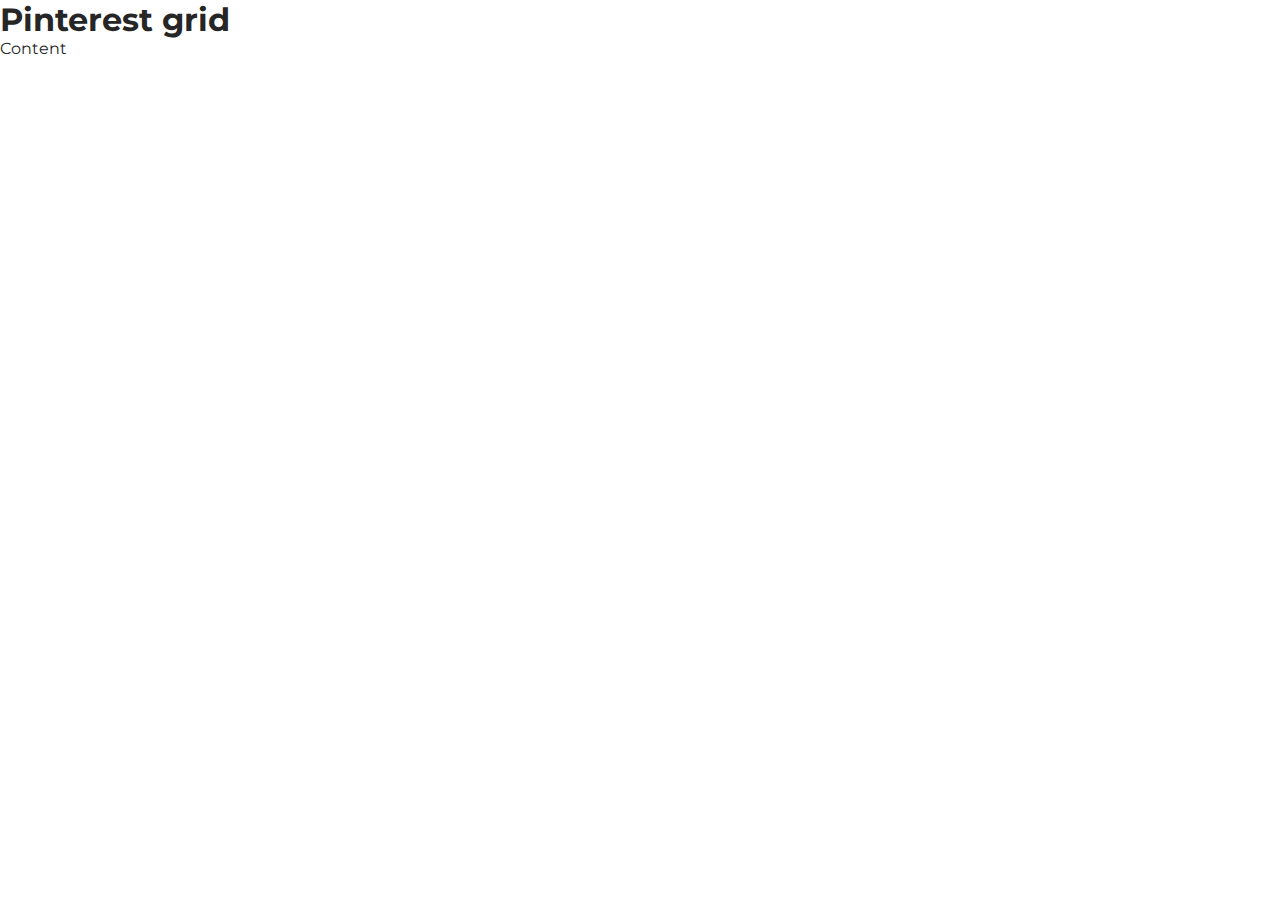
==== index.html @ 70deafaa "Base files" ====
<!DOCTYPE html>
<html lang="en">
<head>
  <meta charset="UTF-8">
  <meta name="viewport" content="width=device-width, initial-scale=1.0">
  <meta http-equiv="X-UA-Compatible" content="ie=edge">
  <title>pinterest-grid</title>
  <link rel="stylesheet" href="./css/main.css">
</head>
<body>
  <header>
    <h1>Pinterest grid</h1>
  </header>
  <main>
    <p>Content</p>
  </main>
</body>
</html>
---- css/main.css ----
@import url("https://fonts.googleapis.com/css?family=Montserrat:300,400,700&display=swap");
* {
  margin: 0;
  padding: 0;
  -webkit-box-sizing: border-box;
  box-sizing: border-box;
  font-family: "Montserrat", sans-serif;
  color: #262626; }
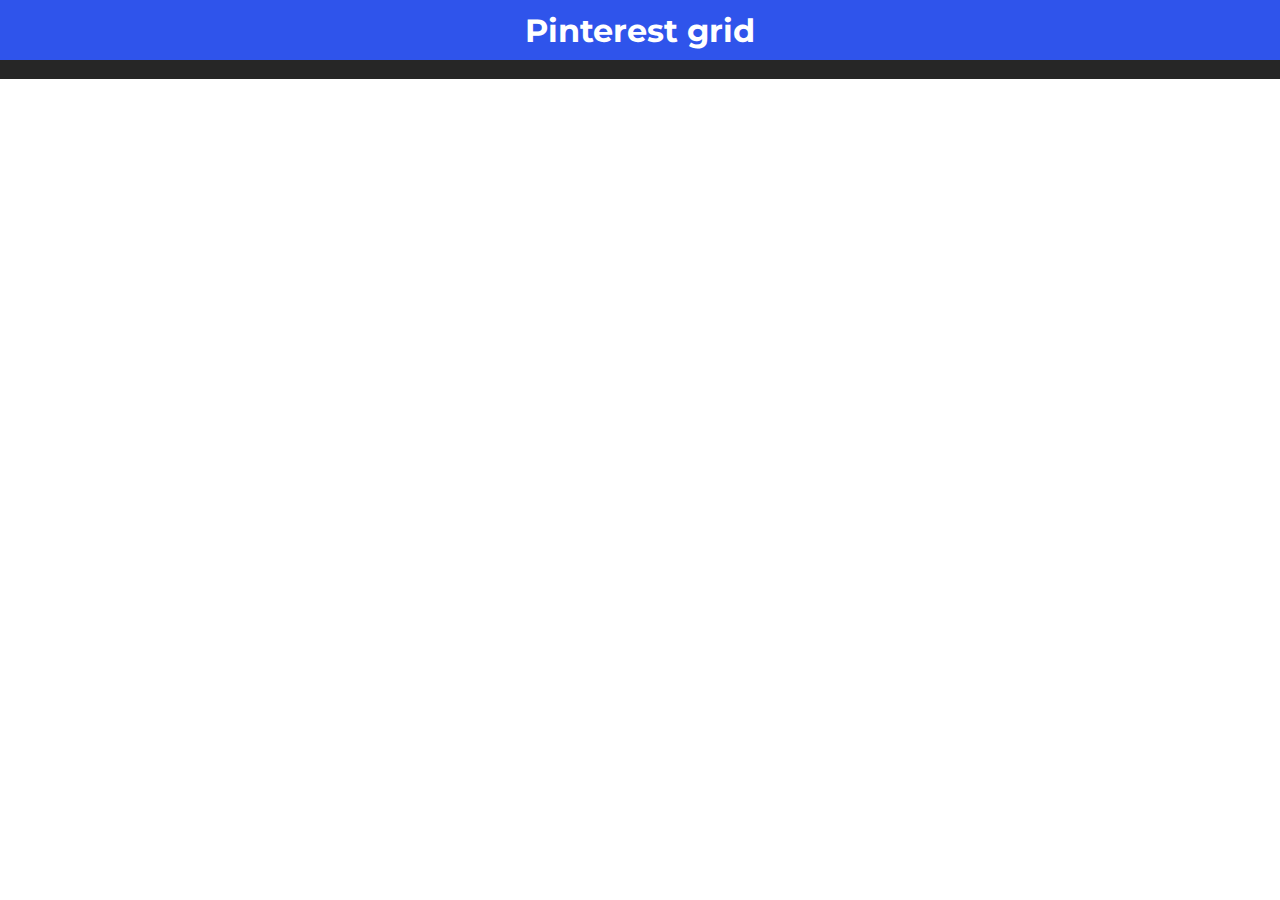
==== commit bbfe751d: "Adding basic styles for layout" ====
--- a/index.html
+++ b/index.html
@@ -8,10 +8,10 @@
   <link rel="stylesheet" href="./css/main.css">
 </head>
 <body>
-  <header>
-    <h1>Pinterest grid</h1>
+  <header class="header">
+    <h1 class="header__title">Pinterest grid</h1>
   </header>
-  <main>
+  <main class="container">
     <p>Content</p>
   </main>
 </body>
--- a/css/main.css
+++ b/css/main.css
@@ -6,3 +6,25 @@
   box-sizing: border-box;
   font-family: "Montserrat", sans-serif;
   color: #262626; }
+
+.header {
+  width: 100vw;
+  height: 60px;
+  background-color: #2f54eb;
+  display: -webkit-box;
+  display: -ms-flexbox;
+  display: flex;
+  -webkit-box-pack: center;
+  -ms-flex-pack: center;
+  justify-content: center;
+  -webkit-box-align: center;
+  -ms-flex-align: center;
+  align-items: center;
+  overflow: hidden; }
+  .header__title {
+    color: #ffffff; }
+
+.container {
+  width: 100%;
+  height: 100%;
+  background-color: #262626; }
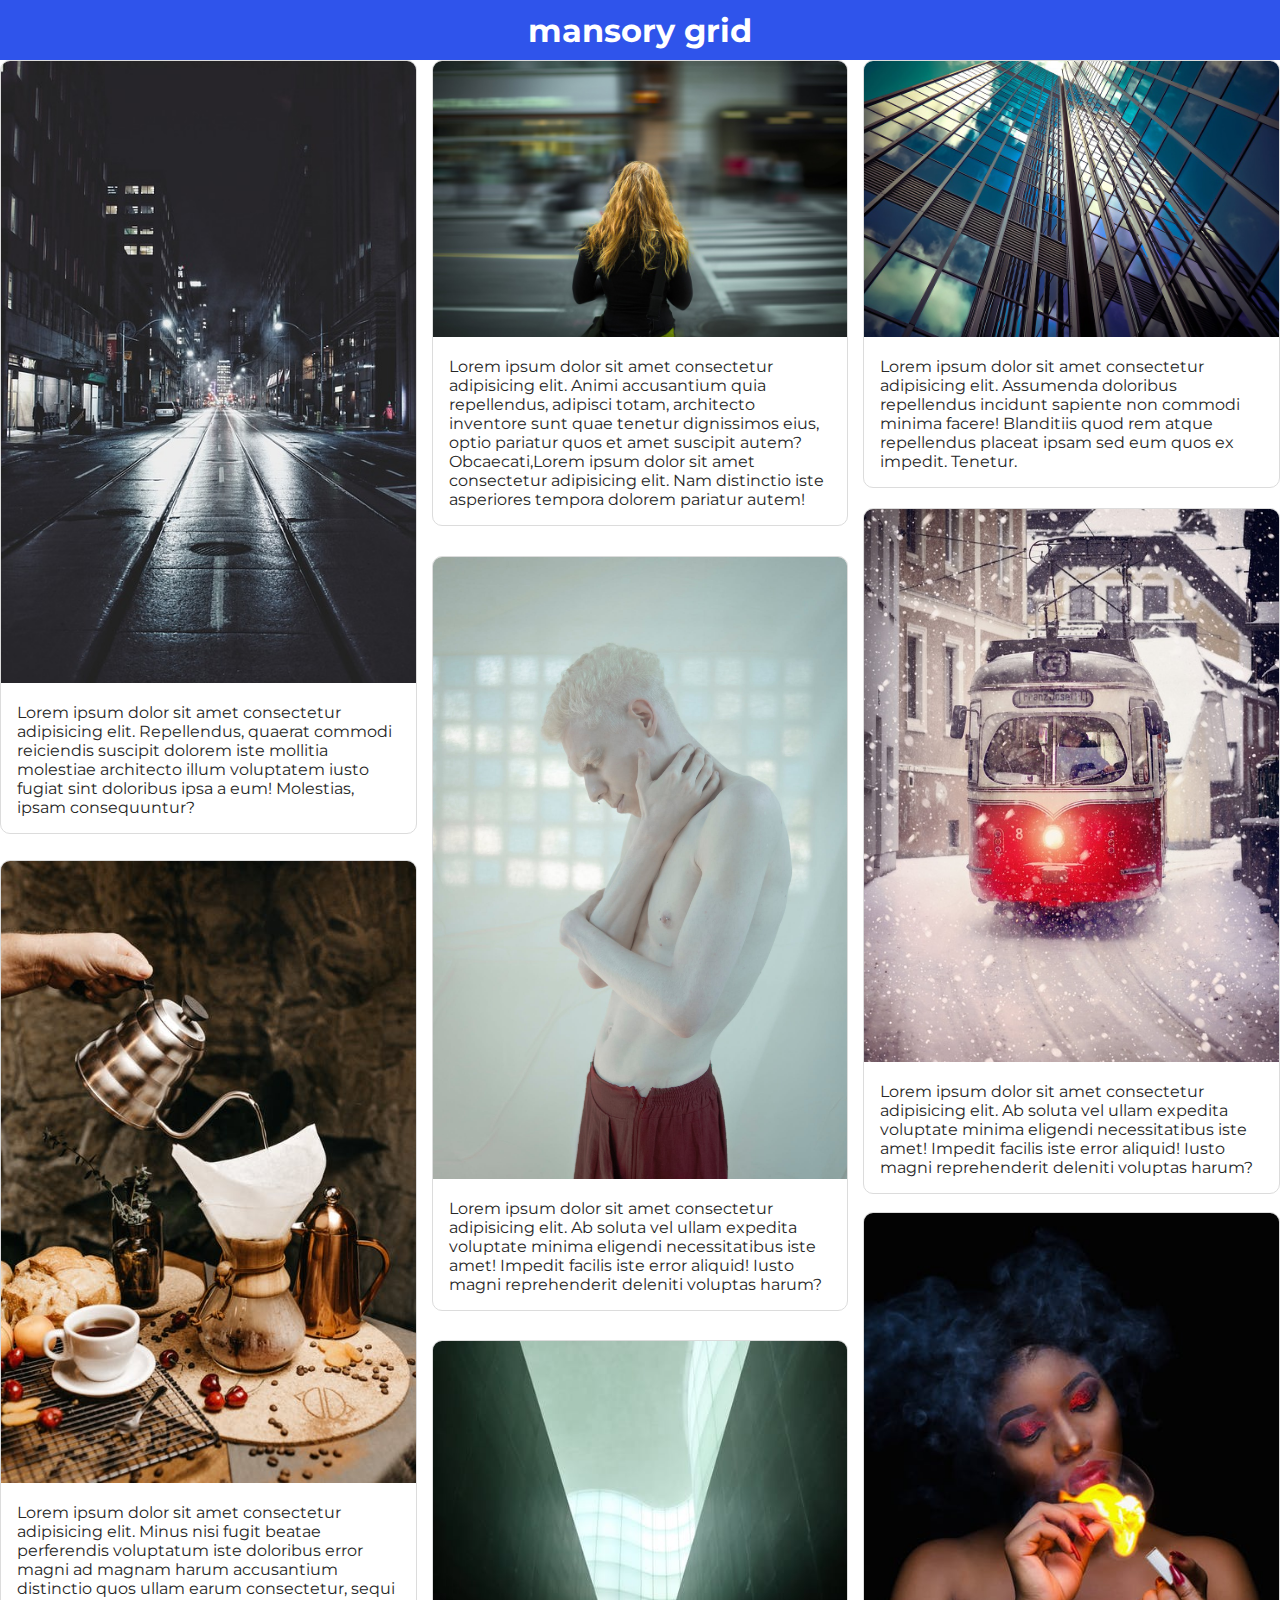
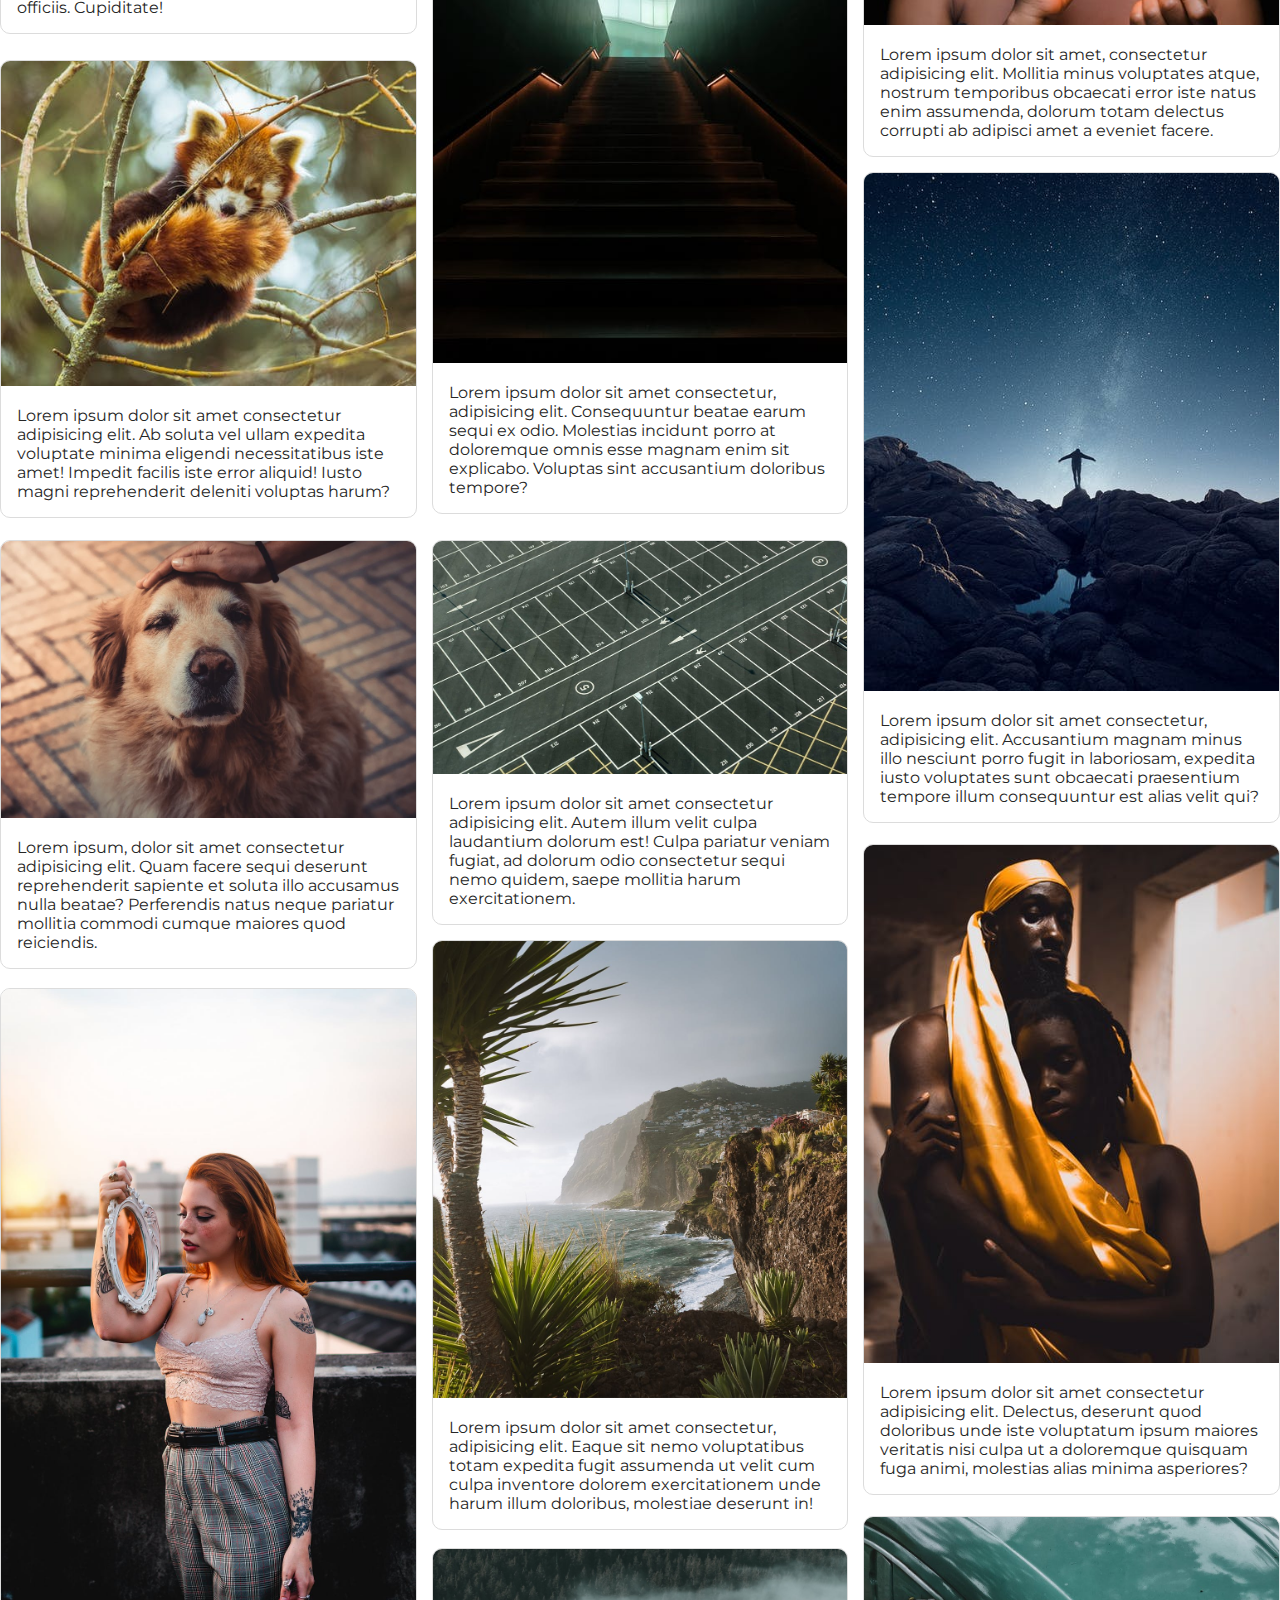
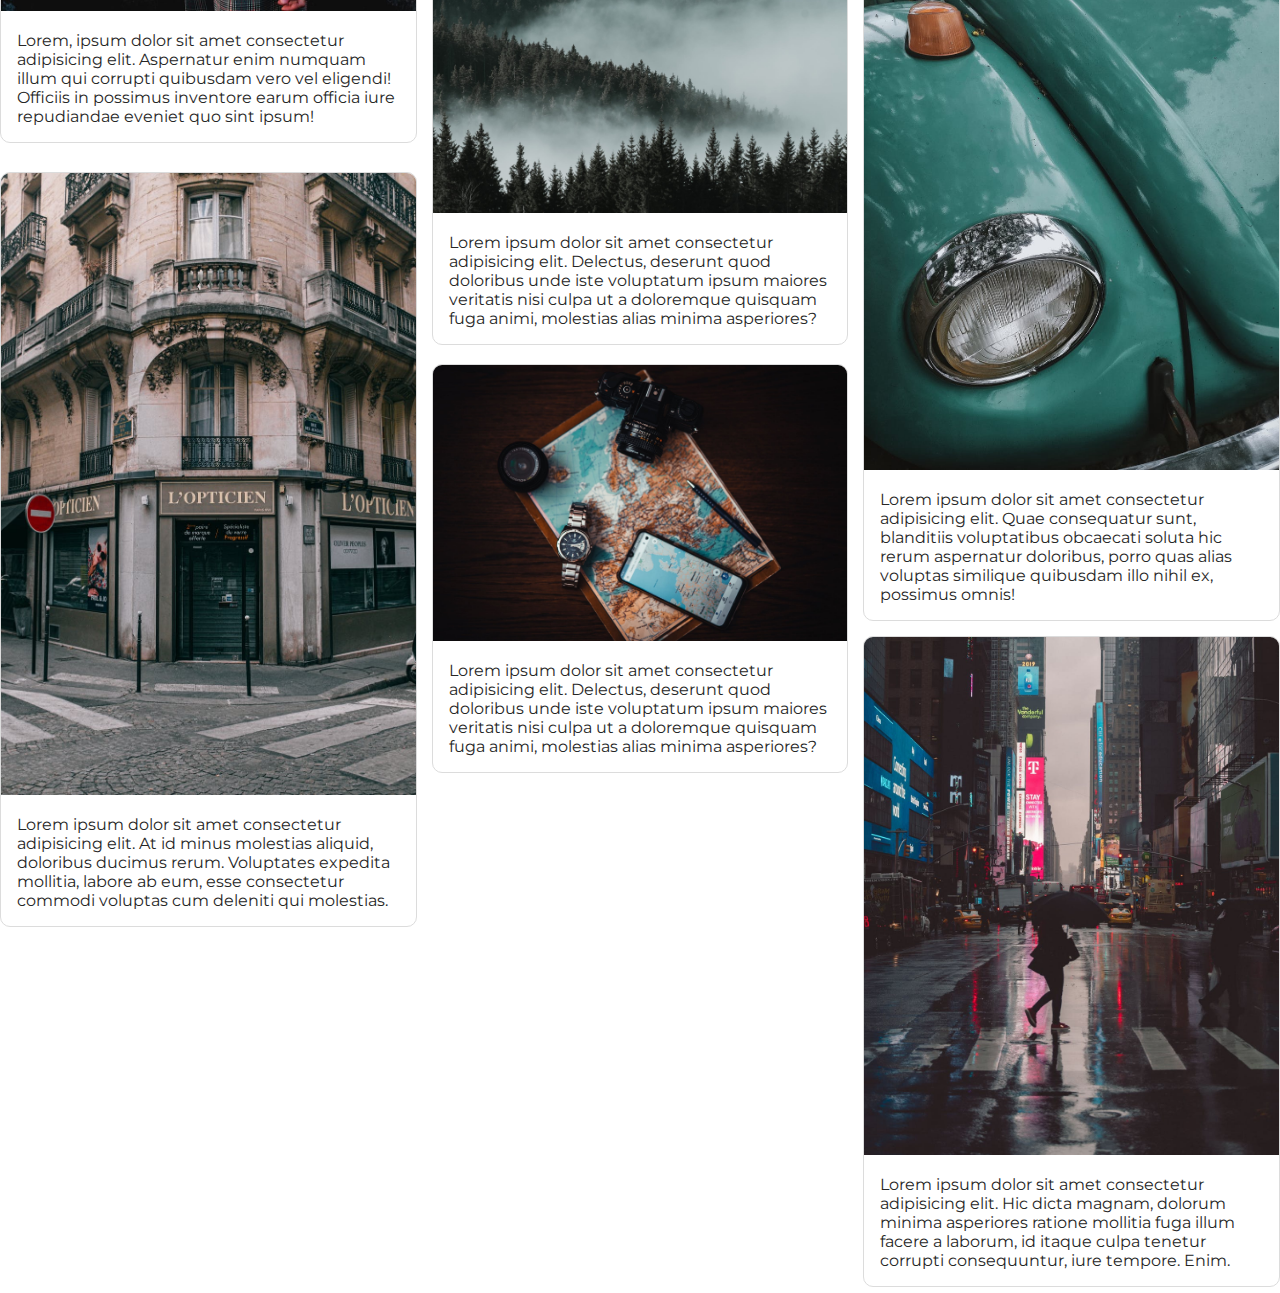
==== commit bdf5ab36: "Implementacion de grid, añadiendo comentarios" ====
--- a/index.html
+++ b/index.html
@@ -1,5 +1,6 @@
 <!DOCTYPE html>
 <html lang="en">
+
 <head>
   <meta charset="UTF-8">
   <meta name="viewport" content="width=device-width, initial-scale=1.0">
@@ -7,12 +8,175 @@
   <title>pinterest-grid</title>
   <link rel="stylesheet" href="./css/main.css">
 </head>
+
 <body>
   <header class="header">
-    <h1 class="header__title">Pinterest grid</h1>
+    <h1 class="header__title">mansory grid</h1>
   </header>
-  <main class="container">
-    <p>Content</p>
+  <main>
+    <section class="grid">
+      <div class="item">
+        <div class="content">
+          <img class="pin__image" src="./img/pin01.jpg" />
+          <p>Lorem ipsum dolor sit amet consectetur adipisicing elit. Repellendus, quaerat commodi reiciendis suscipit
+          dolorem iste mollitia molestiae architecto illum voluptatem iusto fugiat sint doloribus ipsa a eum! Molestias,
+          ipsam consequuntur?</p>
+        </div>
+
+      </div>
+      <div class="item">
+        <div class="content">
+          <img class="pin__image" src="./img/pin02.jpg" />
+          <p>Lorem ipsum dolor sit amet consectetur adipisicing elit. Animi accusantium quia repellendus, adipisci totam,
+          architecto inventore sunt quae tenetur dignissimos eius, optio pariatur quos et amet suscipit autem?
+          Obcaecati,Lorem ipsum dolor sit amet consectetur adipisicing elit. Nam distinctio iste asperiores tempora
+          dolorem pariatur
+          autem!</p>
+        </div>
+
+      </div>
+      <div class="item">
+        <div class="content">
+          <img class="pin__image" src="./img/pin03.jpg" />
+          <p>Lorem ipsum dolor sit amet consectetur adipisicing elit. Assumenda doloribus repellendus incidunt sapiente non
+          commodi minima facere! Blanditiis quod rem atque repellendus placeat ipsam sed eum quos ex impedit. Tenetur.</p>
+        </div>
+      </div>
+      <div class="item">
+        <div class="content">
+          <img class="pin__image" src="./img/pin04.jpg" />
+          <p>Lorem ipsum dolor sit amet consectetur adipisicing elit. Ab soluta vel ullam expedita voluptate minima
+          eligendi
+          necessitatibus iste amet! Impedit facilis iste error aliquid! Iusto magni reprehenderit deleniti voluptas
+          harum?</p>
+        </div>
+      </div>
+      <div class="item">
+        <div class="content">
+          <img class="pin__image" src="./img/pin05.jpeg" />
+          <p>Lorem ipsum dolor sit amet consectetur adipisicing elit. Ab soluta vel ullam expedita voluptate minima
+          eligendi
+          necessitatibus iste amet! Impedit facilis iste error aliquid! Iusto magni reprehenderit deleniti voluptas
+          harum?</p>
+        </div>
+      </div>
+      <div class="item">
+        <div class="content">
+          <img class="pin__image" src="./img/pin06.jpeg" />
+          <p>Lorem ipsum dolor sit amet consectetur adipisicing elit. Minus nisi fugit beatae perferendis voluptatum iste
+          doloribus
+          error magni ad magnam harum accusantium distinctio quos ullam earum consectetur, sequi officiis. Cupiditate!</p>
+        </div>
+      </div>
+      <div class="item">
+        <div class="content">
+          <img class="pin__image" src="./img/pin07.jpeg" />
+          <p>Lorem ipsum dolor sit amet, consectetur adipisicing elit. Mollitia minus voluptates atque, nostrum temporibus
+          obcaecati
+          error iste natus enim assumenda, dolorum totam delectus corrupti ab adipisci amet a eveniet facere.</p>
+        </div>
+      </div>
+      <div class="item">
+        <div class="content">
+          <img class="pin__image" src="./img/pin08.jpeg" />
+          <p>
+            Lorem ipsum dolor sit amet consectetur, adipisicing elit. Consequuntur beatae earum sequi ex odio. Molestias
+            incidunt
+            porro at doloremque omnis esse magnam enim sit explicabo. Voluptas sint accusantium doloribus tempore?
+          </p>
+        </div>
+      </div>
+      <div class="item">
+        <div class="content">
+          <img class="pin__image" src="./img/pin09.jpeg" />
+          <p>Lorem ipsum dolor sit amet consectetur adipisicing elit. Ab soluta vel ullam expedita voluptate minima
+          eligendi
+          necessitatibus iste amet! Impedit facilis iste error aliquid! Iusto magni reprehenderit deleniti voluptas
+          harum?</p>
+        </div>
+      </div>
+      <div class="item">
+        <div class="content">
+          <img class="pin__image" src="./img/pin10.jpeg" />
+          <p>Lorem ipsum dolor sit amet consectetur, adipisicing elit. Accusantium magnam minus illo nesciunt porro fugit in laboriosam, expedita iusto voluptates sunt obcaecati praesentium tempore illum consequuntur est alias velit qui?</p>
+        </div>
+      </div>
+      <div class="item">
+        <div class="content">
+          <img class="pin__image" src="./img/pin11.jpeg" />
+          <p>Lorem ipsum, dolor sit amet consectetur adipisicing elit. Quam facere sequi deserunt reprehenderit sapiente et soluta illo accusamus nulla beatae? Perferendis natus neque pariatur mollitia commodi cumque maiores quod reiciendis.</p>
+        </div>
+      </div>
+      <div class="item">
+        <div class="content">
+          <img class="pin__image" src="./img/pin12.jpeg" />
+          <p>Lorem ipsum dolor sit amet consectetur adipisicing elit. Autem illum velit culpa laudantium dolorum est! Culpa pariatur veniam fugiat, ad dolorum odio consectetur sequi nemo quidem, saepe mollitia harum exercitationem.</p>
+        </div>
+      </div>
+      <div class="item">
+        <div class="content">
+          <img class="pin__image" src="./img/pin13.jpeg" />
+          <p>Lorem ipsum dolor sit amet consectetur adipisicing elit. Delectus, deserunt quod doloribus unde iste
+          voluptatum ipsum
+          maiores veritatis nisi culpa ut a doloremque quisquam fuga animi, molestias alias minima asperiores?</p>
+        </div>
+      </div>
+      <div class="item">
+        <div class="content">
+          <img class="pin__image" src="./img/pin14.jpeg" />
+          <p>Lorem ipsum dolor sit amet consectetur, adipisicing elit. Eaque sit nemo voluptatibus totam expedita fugit
+          assumenda ut
+          velit cum culpa inventore dolorem exercitationem unde harum illum doloribus, molestiae deserunt in!</p>
+        </div>
+      </div>
+      <div class="item">
+        <div class="content">
+          <img class="pin__image" src="./img/pin15.jpeg" />
+          <p>Lorem, ipsum dolor sit amet consectetur adipisicing elit. Aspernatur enim numquam illum qui corrupti quibusdam
+          vero vel
+          eligendi! Officiis in possimus inventore earum officia iure repudiandae eveniet quo sint ipsum!</p>
+        </div>
+      </div>
+      <div class="item">
+        <div class="content"><img class="pin__image" src="./img/pin16.jpeg" />
+          <p>Lorem ipsum dolor sit amet consectetur adipisicing elit. Quae consequatur sunt, blanditiis voluptatibus
+          obcaecati soluta
+          hic rerum aspernatur doloribus, porro quas alias voluptas similique quibusdam illo nihil ex, possimus omnis!</p>
+        </div>
+      </div>
+      <div class="item">
+        <div class="content">
+          <img class="pin__image" src="./img/pin17.jpeg" />
+          <p>Lorem ipsum dolor sit amet consectetur adipisicing elit. Delectus, deserunt quod doloribus unde iste
+          voluptatum ipsum
+          maiores veritatis nisi culpa ut a doloremque quisquam fuga animi, molestias alias minima asperiores?</p>
+        </div>
+      </div>
+      <div class="item">
+        <div class="content">
+          <img class="pin__image" src="./img/pin18.jpeg" />
+          <p>Lorem ipsum dolor sit amet consectetur adipisicing elit. At id minus molestias aliquid, doloribus ducimus
+          rerum.
+          Voluptates expedita mollitia, labore ab eum, esse consectetur commodi voluptas cum deleniti qui molestias.</p>
+        </div>
+      </div>
+      <div class="item">
+        <div class="content">
+          <img class="pin__image" src="./img/pin19.jpeg" />
+          <p>Lorem ipsum dolor sit amet consectetur adipisicing elit. Delectus, deserunt quod doloribus unde iste
+          voluptatum ipsum
+          maiores veritatis nisi culpa ut a doloremque quisquam fuga animi, molestias alias minima asperiores?</p>
+        </div>
+      </div>
+      <div class="item">
+        <div class="content">
+          <img class="pin__image" src="./img/pin20.jpeg" />
+          <p>Lorem ipsum dolor sit amet consectetur adipisicing elit. Hic dicta magnam, dolorum minima asperiores ratione mollitia fuga illum facere a laborum, id itaque culpa tenetur corrupti consequuntur, iure tempore. Enim.</p>
+        </div>
+      </div>
+    </section>
   </main>
+  <script src="./js/mansory_grid_clone.js"></script>
 </body>
+
 </html>--- a/css/main.css
+++ b/css/main.css
@@ -7,6 +7,14 @@
   font-family: "Montserrat", sans-serif;
   color: #262626; }
 
+.grid {
+  display: -ms-grid;
+  display: grid;
+  grid-gap: 15px;
+  grid-template-columns: repeat(auto-fill, minmax(350px, 1fr));
+  grid-auto-rows: 1px; }
+
+/*ESTILOS DE PERSONALIZACION NO-GRID*/
 .header {
   width: 100vw;
   height: 60px;
@@ -24,7 +32,16 @@
   .header__title {
     color: #ffffff; }
 
-.container {
+.pin__image {
   width: 100%;
-  height: 100%;
-  background-color: #262626; }
+  height: auto;
+  -o-object-fit: cover;
+  object-fit: cover; }
+
+.content {
+  border: 1px solid gainsboro;
+  border-radius: 10px;
+  overflow: hidden; }
+
+.content p {
+  padding: 1em; }
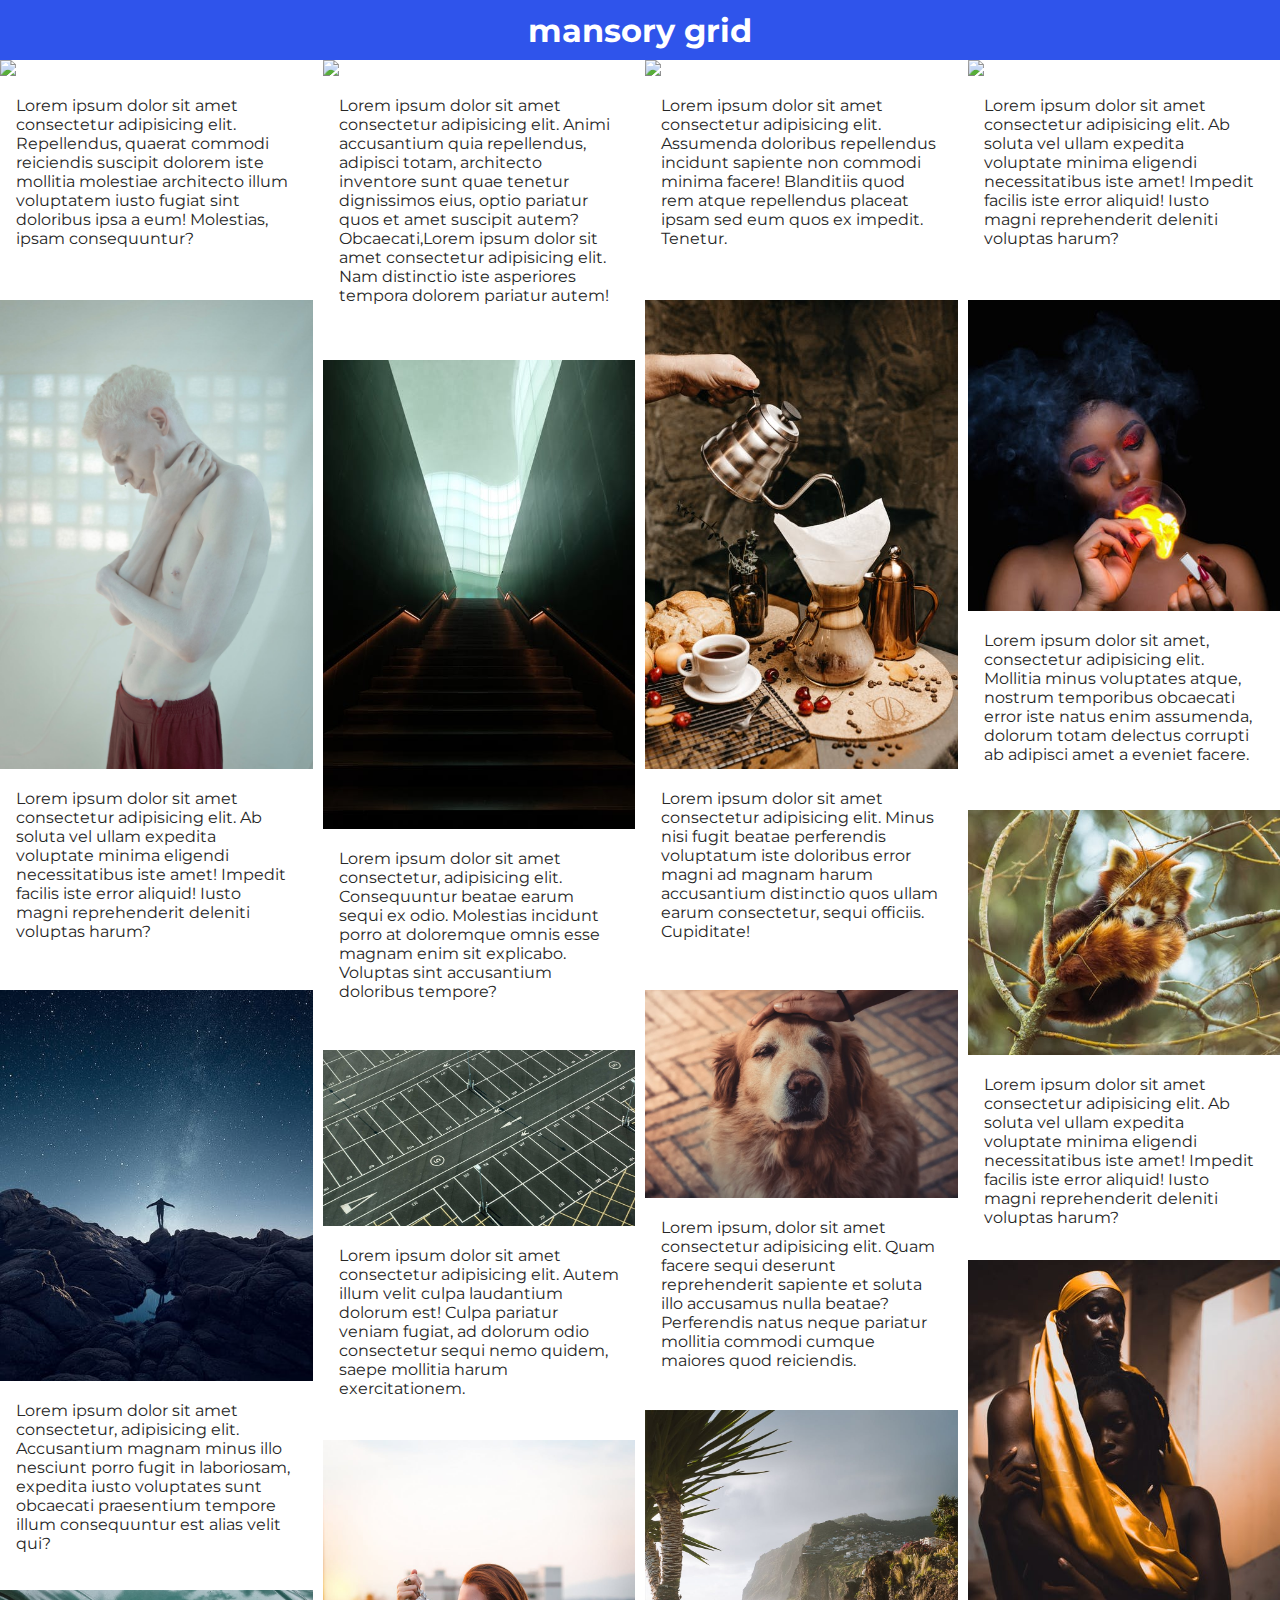
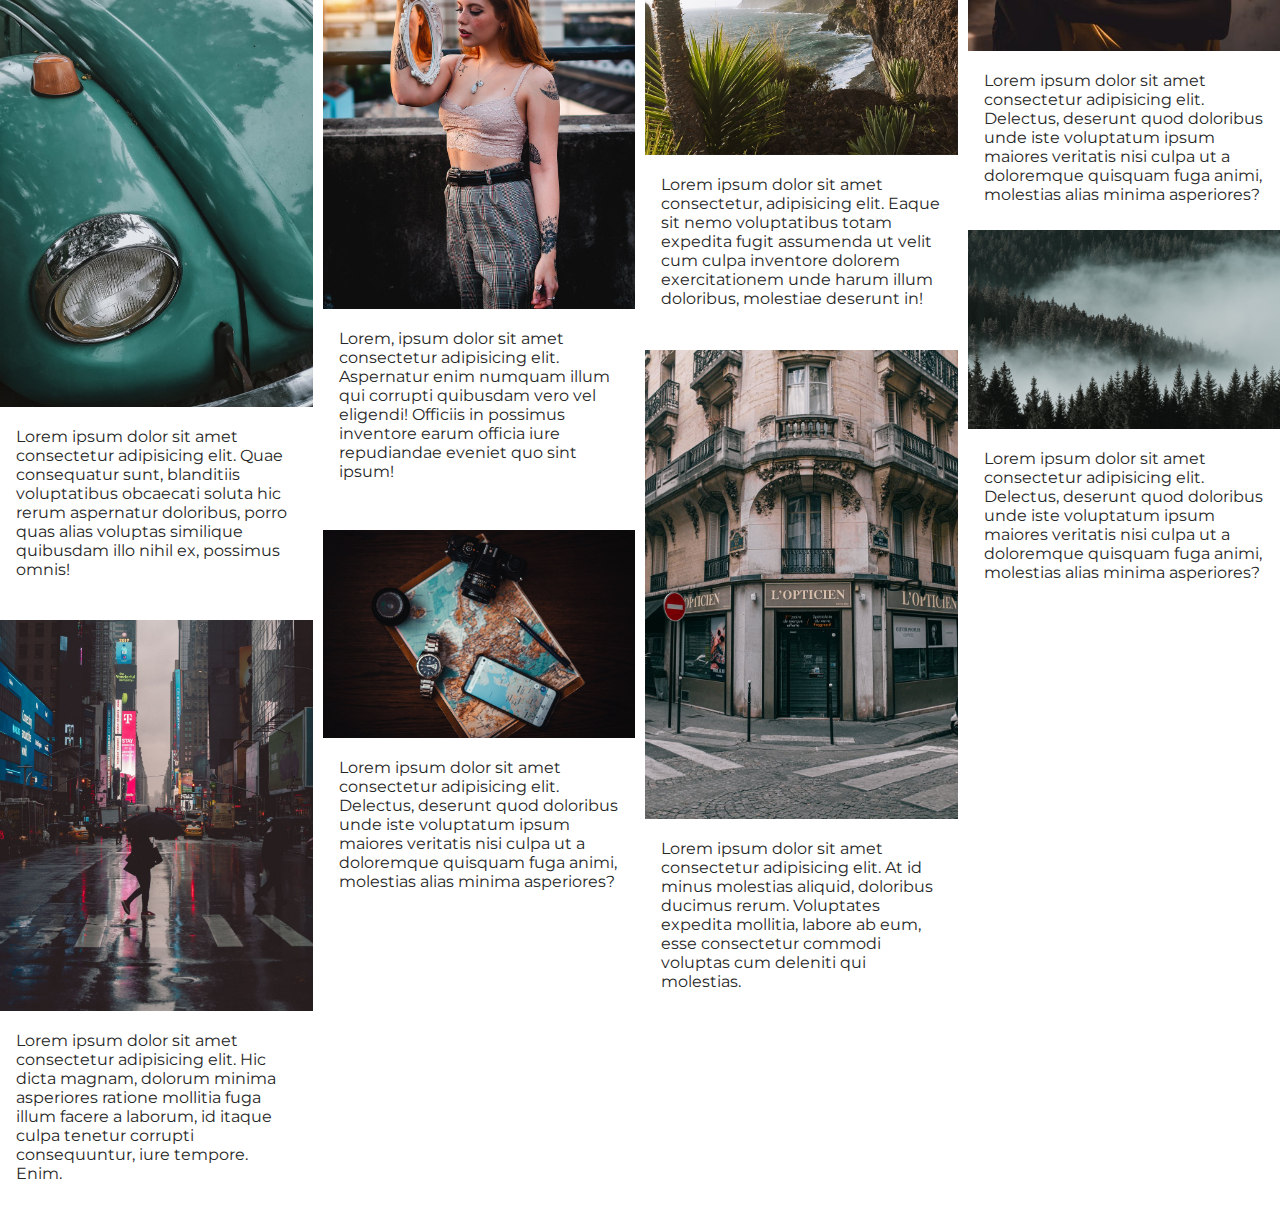
==== commit b43c2b5e: "creacion de segunda pagina html" ====
--- a/index.html
+++ b/index.html
@@ -17,7 +17,8 @@
     <section class="grid">
       <div class="item">
         <div class="content">
-          <img class="pin__image" src="./img/pin01.jpg" />
+          <!-- <img class="pin__image" src="./img/pin01.jpg" /> -->
+          <img class="pin__image" src="https://images-wixmp-ed30a86b8c4ca887773594c2.wixmp.com/f/49402c4d-1fe3-4f6d-8144-2f58aee8d82d/ddn7zfi-f1d748b3-6c87-4d11-92ce-027d7b7e151e.jpg/v1/fill/w_1024,h_1449,q_75,strp/waifu_calendar_2020___october_by_monorirogue_ddn7zfi-fullview.jpg?token=eyJ0eXAiOiJKV1QiLCJhbGciOiJIUzI1NiJ9.[base64].NAcGGruniPWq-jarB8O5NW3lsEC6XB8cwaBJDLk6iKo" />
           <p>Lorem ipsum dolor sit amet consectetur adipisicing elit. Repellendus, quaerat commodi reiciendis suscipit
           dolorem iste mollitia molestiae architecto illum voluptatem iusto fugiat sint doloribus ipsa a eum! Molestias,
           ipsam consequuntur?</p>
@@ -26,7 +27,8 @@
       </div>
       <div class="item">
         <div class="content">
-          <img class="pin__image" src="./img/pin02.jpg" />
+          <!-- <img class="pin__image" src="./img/pin02.jpg" /> -->
+          <img class="pin__image" src="https://images-wixmp-ed30a86b8c4ca887773594c2.wixmp.com/f/88ddf132-8c8d-42a1-bcac-8246945446c0/ddn7x3i-bec8ca77-2005-41ad-8869-4805e6cb633e.png?token=eyJ0eXAiOiJKV1QiLCJhbGciOiJIUzI1NiJ9.[base64].vj0ZEQtLe92MAStL6g1e9bBjUy-S7akc3KNawjT_Ix0" />
           <p>Lorem ipsum dolor sit amet consectetur adipisicing elit. Animi accusantium quia repellendus, adipisci totam,
           architecto inventore sunt quae tenetur dignissimos eius, optio pariatur quos et amet suscipit autem?
           Obcaecati,Lorem ipsum dolor sit amet consectetur adipisicing elit. Nam distinctio iste asperiores tempora
@@ -37,14 +39,16 @@
       </div>
       <div class="item">
         <div class="content">
-          <img class="pin__image" src="./img/pin03.jpg" />
+          <!-- <img class="pin__image" src="./img/pin03.jpg" /> -->
+          <img class="pin__image" src="https://images-wixmp-ed30a86b8c4ca887773594c2.wixmp.com/f/21b84607-3c59-400c-bebe-316043ef17fd/ddn84wl-aad7e749-7012-4a74-91ef-1fa65e0880a2.jpg?token=eyJ0eXAiOiJKV1QiLCJhbGciOiJIUzI1NiJ9.[base64].QWJv_Qndg7gY5z_7COh2yNY4fsxPH9jm3O96i9QBz6k" />
           <p>Lorem ipsum dolor sit amet consectetur adipisicing elit. Assumenda doloribus repellendus incidunt sapiente non
           commodi minima facere! Blanditiis quod rem atque repellendus placeat ipsam sed eum quos ex impedit. Tenetur.</p>
         </div>
       </div>
       <div class="item">
         <div class="content">
-          <img class="pin__image" src="./img/pin04.jpg" />
+          <!-- <img class="pin__image" src="./img/pin04.jpg" /> -->
+          <img class="pin__image" src="https://images-wixmp-ed30a86b8c4ca887773594c2.wixmp.com/f/7c101738-3840-4483-805c-daa7e297c83d/ddn8pp5-52e699b7-1a8b-49c9-aa00-309530ccf1f2.png?token=eyJ0eXAiOiJKV1QiLCJhbGciOiJIUzI1NiJ9.[base64].QNDPrZ77T_Tr25gm9BuIdsQSHNKESrl4TKYshT56Ah8" />
           <p>Lorem ipsum dolor sit amet consectetur adipisicing elit. Ab soluta vel ullam expedita voluptate minima
           eligendi
           necessitatibus iste amet! Impedit facilis iste error aliquid! Iusto magni reprehenderit deleniti voluptas
--- a/css/main.css
+++ b/css/main.css
@@ -10,13 +10,13 @@
 .grid {
   display: -ms-grid;
   display: grid;
-  grid-gap: 15px;
-  grid-template-columns: repeat(auto-fill, minmax(350px, 1fr));
-  grid-auto-rows: 1px; }
+  grid-gap: 10px;
+  grid-template-columns: repeat(auto-fill, minmax(250px, 1fr));
+  grid-auto-rows: 20px; }
 
 /*ESTILOS DE PERSONALIZACION NO-GRID*/
 .header {
-  width: 100vw;
+  width: 100%;
   height: 60px;
   background-color: #2f54eb;
   display: -webkit-box;
@@ -38,10 +38,5 @@
   -o-object-fit: cover;
   object-fit: cover; }
 
-.content {
-  border: 1px solid gainsboro;
-  border-radius: 10px;
-  overflow: hidden; }
-
 .content p {
   padding: 1em; }
